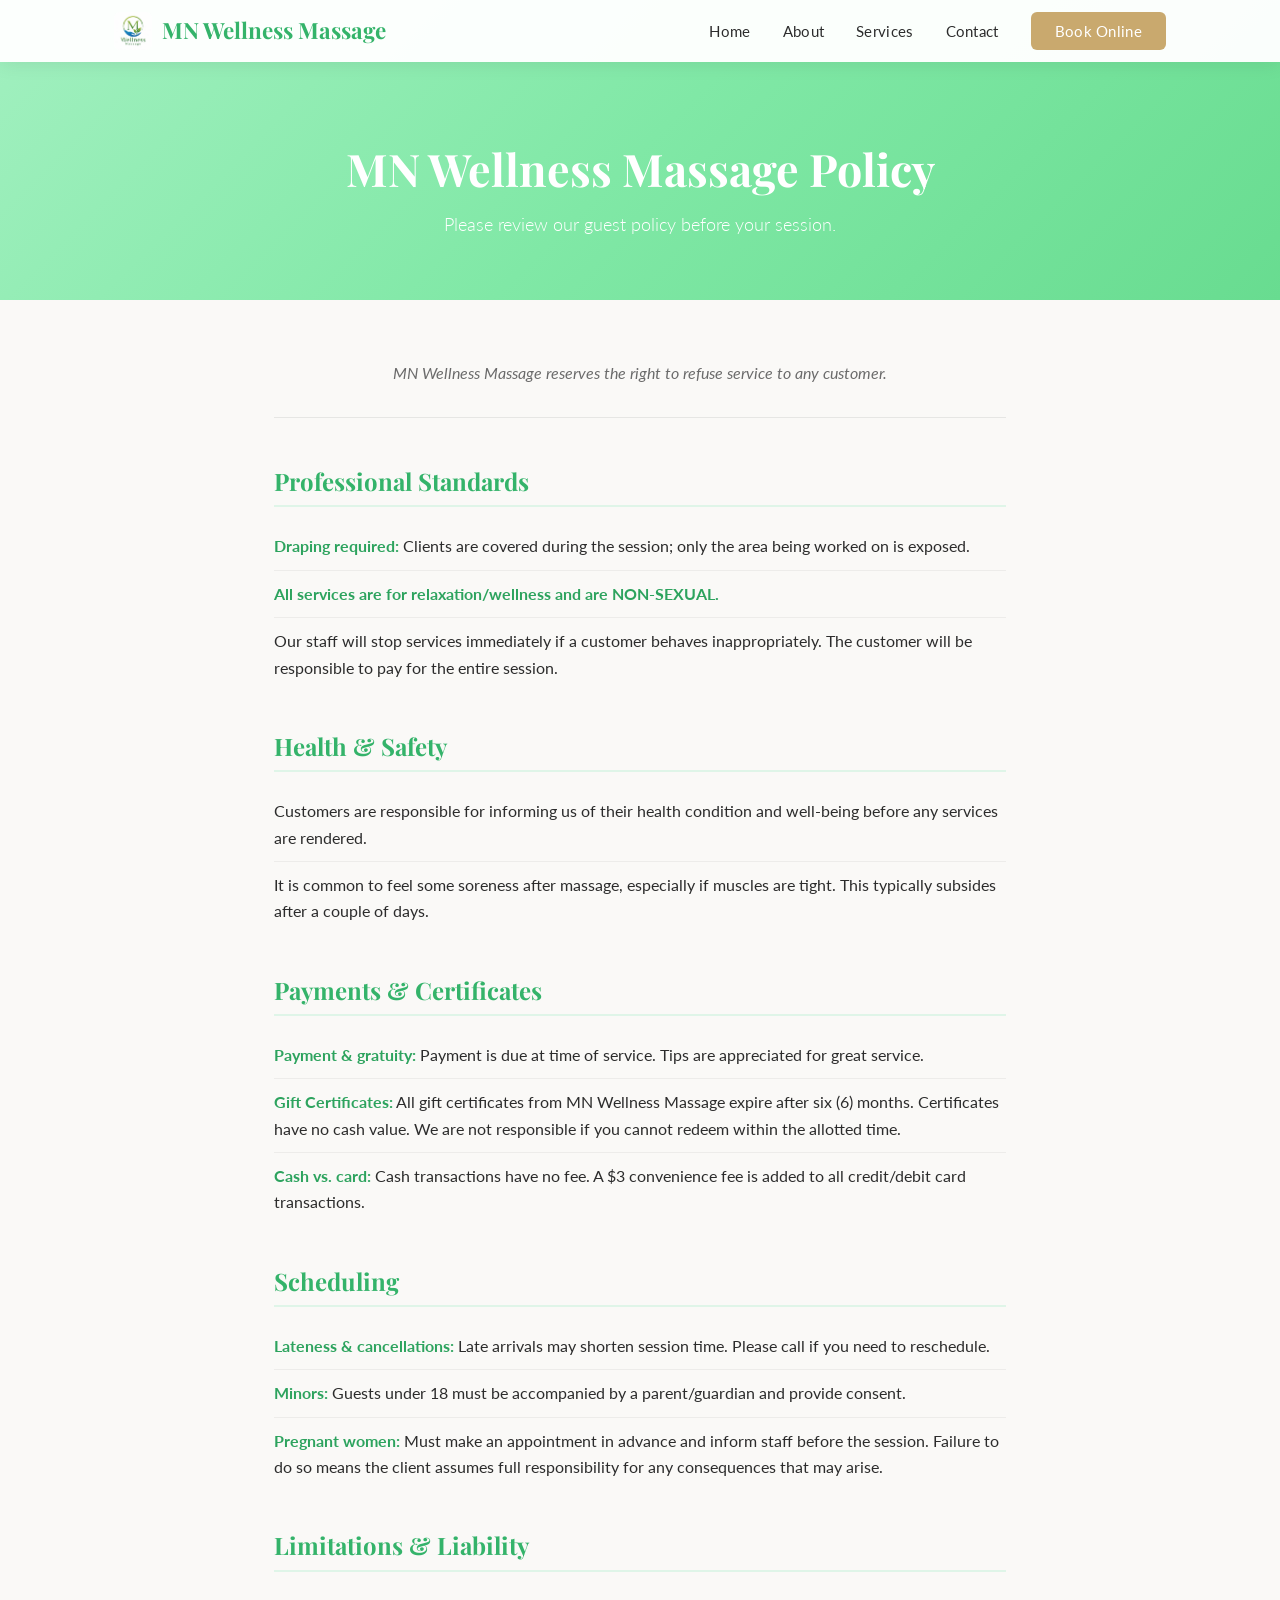
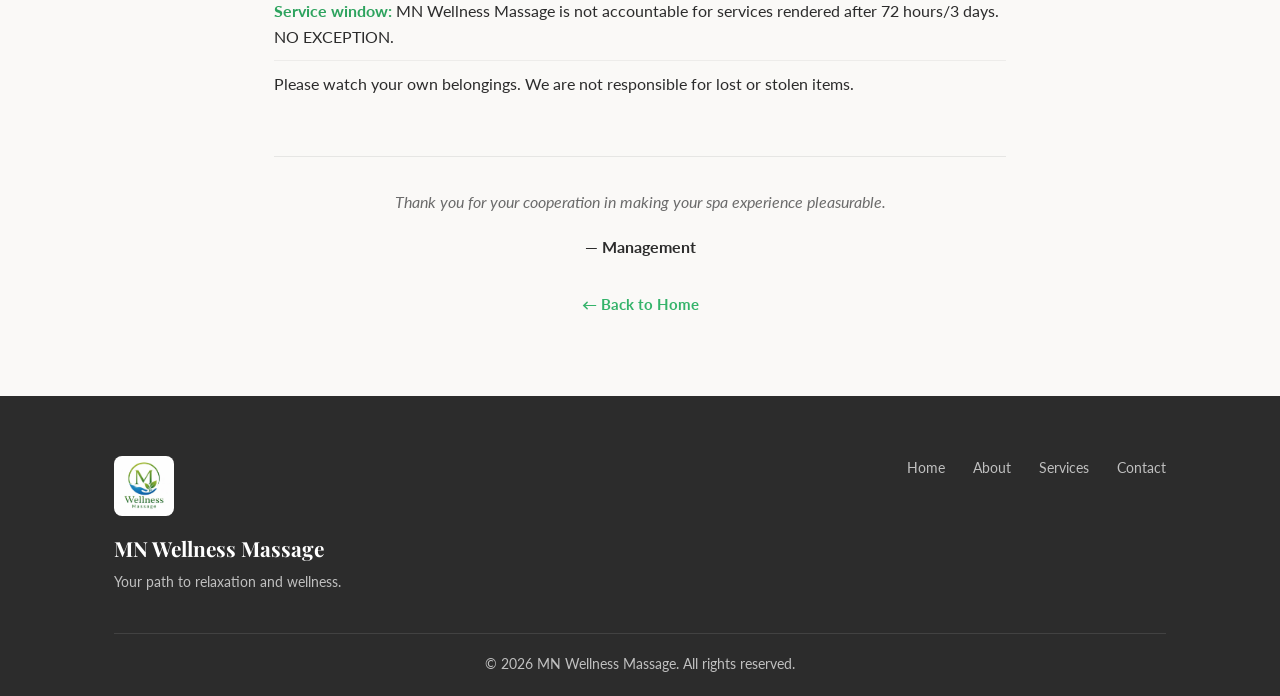
==== policy.html @ 1de26d34 "Add guest policy page and link it from nav and footer Policy covers professional standards, health &" ====
<!DOCTYPE html>
<html lang="en">
<head>
  <meta charset="UTF-8">
  <meta name="viewport" content="width=device-width, initial-scale=1.0">
  <title>Guest Policy | MN Wellness Massage</title>
  <meta name="description" content="Guest policy for MN Wellness Massage in Eagan, MN. Please review before your session.">
  <link rel="preconnect" href="https://fonts.googleapis.com">
  <link rel="preconnect" href="https://fonts.gstatic.com" crossorigin>
  <link href="https://fonts.googleapis.com/css2?family=Playfair+Display:wght@400;600;700&family=Lato:wght@300;400;700&display=swap" rel="stylesheet">
  <link rel="stylesheet" href="style.css">
  <style>
    .policy-hero {
      padding: 140px 0 60px;
      background: linear-gradient(135deg, #a2f0c0 0%, #80e8a6 50%, #68dc90 100%);
      text-align: center;
    }

    .policy-hero h1 {
      font-family: var(--font-heading);
      font-size: 2.8rem;
      color: var(--color-white);
      margin-bottom: 12px;
    }

    .policy-hero p {
      font-size: 1.15rem;
      color: var(--color-white);
      font-weight: 300;
    }

    .policy-content {
      max-width: 780px;
      margin: 0 auto;
      padding: 60px 24px 80px;
    }

    .policy-notice {
      text-align: center;
      font-size: 1rem;
      color: var(--color-text-light);
      font-style: italic;
      margin-bottom: 48px;
      padding-bottom: 32px;
      border-bottom: 1px solid rgba(0, 0, 0, 0.08);
    }

    .policy-section {
      margin-bottom: 40px;
    }

    .policy-section h2 {
      font-family: var(--font-heading);
      font-size: 1.5rem;
      color: var(--color-primary);
      margin-bottom: 16px;
      padding-bottom: 8px;
      border-bottom: 2px solid var(--color-primary-light);
    }

    .policy-section ul {
      list-style: none;
      padding: 0;
    }

    .policy-section ul li {
      padding: 10px 0;
      font-size: 0.97rem;
      color: var(--color-text);
      line-height: 1.7;
      border-bottom: 1px solid rgba(0, 0, 0, 0.05);
    }

    .policy-section ul li:last-child {
      border-bottom: none;
    }

    .policy-section ul li strong {
      color: var(--color-primary-dark);
    }

    .policy-sign-off {
      text-align: center;
      margin-top: 48px;
      padding-top: 32px;
      border-top: 1px solid rgba(0, 0, 0, 0.08);
      font-size: 1rem;
      color: var(--color-text-light);
    }

    .policy-sign-off p {
      margin-bottom: 8px;
    }

    .policy-sign-off .thanks {
      font-style: italic;
      margin-bottom: 20px;
    }

    .policy-sign-off .mgmt {
      font-weight: 700;
      color: var(--color-text);
    }

    .policy-back {
      display: inline-block;
      margin-top: 24px;
      color: var(--color-primary);
      text-decoration: none;
      font-weight: 700;
      font-size: 0.95rem;
      transition: color 0.3s;
    }

    .policy-back:hover {
      color: var(--color-accent);
      text-decoration: underline;
    }

    @media (max-width: 768px) {
      .policy-hero {
        padding: 120px 0 40px;
      }

      .policy-hero h1 {
        font-size: 2rem;
      }

      .policy-content {
        padding: 40px 20px 60px;
      }
    }
  </style>
</head>
<body>

  <nav class="navbar scrolled" id="navbar">
    <div class="nav-container">
      <a href="index.html" class="nav-logo" style="color: var(--color-primary);">
        <img src="images/logo.jpg" alt="Wellness Massage logo" class="nav-logo-img">
        MN Wellness Massage
      </a>
      <button class="nav-toggle" aria-label="Toggle navigation">
        <span></span>
        <span></span>
        <span></span>
      </button>
      <ul class="nav-links">
        <li><a href="index.html">Home</a></li>
        <li><a href="index.html#about">About</a></li>
        <li><a href="index.html#services">Services</a></li>
        <li><a href="index.html#contact">Contact</a></li>
        <li><a href="index.html#book" class="nav-cta">Book Online</a></li>
      </ul>
    </div>
  </nav>

  <section class="policy-hero">
    <div class="container">
      <h1>MN Wellness Massage Policy</h1>
      <p>Please review our guest policy before your session.</p>
    </div>
  </section>

  <div class="policy-content">
    <p class="policy-notice">MN Wellness Massage reserves the right to refuse service to any customer.</p>

    <div class="policy-section">
      <h2>Professional Standards</h2>
      <ul>
        <li><strong>Draping required:</strong> Clients are covered during the session; only the area being worked on is exposed.</li>
        <li><strong>All services are for relaxation/wellness and are NON-SEXUAL.</strong></li>
        <li>Our staff will stop services immediately if a customer behaves inappropriately. The customer will be responsible to pay for the entire session.</li>
      </ul>
    </div>

    <div class="policy-section">
      <h2>Health &amp; Safety</h2>
      <ul>
        <li>Customers are responsible for informing us of their health condition and well-being before any services are rendered.</li>
        <li>It is common to feel some soreness after massage, especially if muscles are tight. This typically subsides after a couple of days.</li>
      </ul>
    </div>

    <div class="policy-section">
      <h2>Payments &amp; Certificates</h2>
      <ul>
        <li><strong>Payment &amp; gratuity:</strong> Payment is due at time of service. Tips are appreciated for great service.</li>
        <li><strong>Gift Certificates:</strong> All gift certificates from MN Wellness Massage expire after six (6) months. Certificates have no cash value. We are not responsible if you cannot redeem within the allotted time.</li>
        <li><strong>Cash vs. card:</strong> Cash transactions have no fee. A $3 convenience fee is added to all credit/debit card transactions.</li>
      </ul>
    </div>

    <div class="policy-section">
      <h2>Scheduling</h2>
      <ul>
        <li><strong>Lateness &amp; cancellations:</strong> Late arrivals may shorten session time. Please call if you need to reschedule.</li>
        <li><strong>Minors:</strong> Guests under 18 must be accompanied by a parent/guardian and provide consent.</li>
        <li><strong>Pregnant women:</strong> Must make an appointment in advance and inform staff before the session. Failure to do so means the client assumes full responsibility for any consequences that may arise.</li>
      </ul>
    </div>

    <div class="policy-section">
      <h2>Limitations &amp; Liability</h2>
      <ul>
        <li><strong>Service window:</strong> MN Wellness Massage is not accountable for services rendered after 72 hours/3 days. NO EXCEPTION.</li>
        <li>Please watch your own belongings. We are not responsible for lost or stolen items.</li>
      </ul>
    </div>

    <div class="policy-sign-off">
      <p class="thanks">Thank you for your cooperation in making your spa experience pleasurable.</p>
      <p class="mgmt">&mdash; Management</p>
      <a href="index.html" class="policy-back">&larr; Back to Home</a>
    </div>
  </div>

  <footer class="footer">
    <div class="container">
      <div class="footer-content">
        <div class="footer-brand">
          <img src="images/logo.jpg" alt="Wellness Massage logo" class="footer-logo">
          <h3>MN Wellness Massage</h3>
          <p>Your path to relaxation and wellness.</p>
        </div>
        <div class="footer-links">
          <a href="index.html">Home</a>
          <a href="index.html#about">About</a>
          <a href="index.html#services">Services</a>
          <a href="index.html#contact">Contact</a>
        </div>
      </div>
      <div class="footer-bottom">
        <p>&copy; 2026 MN Wellness Massage. All rights reserved.</p>
      </div>
    </div>
  </footer>

  <script>
    const toggle = document.querySelector('.nav-toggle');
    const links = document.querySelector('.nav-links');
    toggle.addEventListener('click', () => {
      links.classList.toggle('active');
      toggle.classList.toggle('active');
    });

    document.querySelectorAll('.nav-links a').forEach(link => {
      link.addEventListener('click', () => {
        links.classList.remove('active');
        toggle.classList.remove('active');
      });
    });
  </script>

</body>
</html>
---- style.css ----
*,
*::before,
*::after {
  margin: 0;
  padding: 0;
  box-sizing: border-box;
}

:root {
  --color-primary: #34b36a;
  --color-primary-dark: #2da35e;
  --color-primary-light: #dff5e8;
  --color-accent: #c9a96e;
  --color-accent-dark: #b8944f;
  --color-text: #2c2c2c;
  --color-text-light: #6b6b6b;
  --color-bg: #faf9f7;
  --color-white: #ffffff;
  --color-cream: #f5f1eb;
  --font-heading: 'Playfair Display', Georgia, serif;
  --font-body: 'Lato', 'Segoe UI', sans-serif;
}

html {
  scroll-behavior: smooth;
}

body {
  font-family: var(--font-body);
  color: var(--color-text);
  background-color: var(--color-bg);
  line-height: 1.6;
}

.container {
  max-width: 1100px;
  margin: 0 auto;
  padding: 0 24px;
}

h1, h2, h3, h4 {
  font-family: var(--font-heading);
  line-height: 1.3;
}

/* Navbar */
.navbar {
  position: fixed;
  top: 0;
  left: 0;
  right: 0;
  z-index: 1000;
  padding: 20px 0;
  transition: all 0.3s ease;
  background: transparent;
}

.navbar.scrolled {
  background: rgba(255, 255, 255, 0.97);
  box-shadow: 0 2px 20px rgba(0, 0, 0, 0.08);
  padding: 12px 0;
}

.nav-container {
  max-width: 1100px;
  margin: 0 auto;
  padding: 0 24px;
  display: flex;
  justify-content: space-between;
  align-items: center;
}

.nav-logo {
  font-family: var(--font-heading);
  font-size: 1.4rem;
  font-weight: 700;
  color: var(--color-white);
  text-decoration: none;
  transition: color 0.3s;
  display: flex;
  align-items: center;
  gap: 10px;
}

.nav-logo-img {
  height: 38px;
  width: auto;
  border-radius: 6px;
}

.navbar.scrolled .nav-logo {
  color: var(--color-primary);
}

.nav-links {
  display: flex;
  list-style: none;
  gap: 32px;
  align-items: center;
}

.nav-links a {
  text-decoration: none;
  color: rgba(255, 255, 255, 0.9);
  font-weight: 400;
  font-size: 0.95rem;
  transition: color 0.3s;
  letter-spacing: 0.3px;
}

.navbar.scrolled .nav-links a {
  color: var(--color-text);
}

.nav-links a:hover {
  color: var(--color-accent);
}

.nav-cta {
  background: var(--color-accent);
  color: var(--color-white) !important;
  padding: 10px 24px;
  border-radius: 6px;
  transition: background 0.3s, transform 0.2s;
}

.nav-cta:hover {
  background: var(--color-accent-dark) !important;
  color: var(--color-white) !important;
  transform: translateY(-1px);
}

.nav-toggle {
  display: none;
  flex-direction: column;
  gap: 5px;
  background: none;
  border: none;
  cursor: pointer;
  padding: 4px;
}

.nav-toggle span {
  width: 24px;
  height: 2px;
  background: var(--color-white);
  transition: all 0.3s;
}

.navbar.scrolled .nav-toggle span {
  background: var(--color-text);
}

/* Hero */
.hero {
  position: relative;
  min-height: 100vh;
  display: flex;
  align-items: center;
  justify-content: center;
  text-align: center;
  background: linear-gradient(135deg, #a2f0c0 0%, #80e8a6 50%, #68dc90 100%);
  overflow: hidden;
}

.hero::before {
  content: '';
  position: absolute;
  top: 0;
  left: 0;
  right: 0;
  bottom: 0;
  background:
    radial-gradient(ellipse at 20% 50%, rgba(255, 255, 255, 0.15) 0%, transparent 50%),
    radial-gradient(ellipse at 80% 20%, rgba(255, 255, 255, 0.12) 0%, transparent 40%);
}

.hero-overlay {
  position: absolute;
  top: 0;
  left: 0;
  right: 0;
  bottom: 0;
  background: rgba(0, 0, 0, 0.15);
}

.hero-content {
  position: relative;
  z-index: 1;
  padding: 0 24px;
  max-width: 700px;
}

.hero-logo {
  width: clamp(180px, 28vw, 280px);
  height: auto;
  border-radius: 16px;
  margin-bottom: 24px;
  box-shadow: 0 8px 30px rgba(0, 0, 0, 0.2);
}

.hero-content h1 {
  font-size: 3.5rem;
  color: var(--color-white);
  margin-bottom: 20px;
  font-weight: 700;
  letter-spacing: -0.5px;
}

.hero-content p {
  font-size: 1.45rem;
  color: var(--color-white);
  margin-bottom: 36px;
  font-weight: 400;
  line-height: 1.7;
  letter-spacing: 0.3px;
}

.hero-buttons {
  display: flex;
  gap: 16px;
  justify-content: center;
  flex-wrap: wrap;
}

/* Buttons */
.btn {
  display: inline-block;
  padding: 14px 32px;
  border-radius: 6px;
  text-decoration: none;
  font-family: var(--font-body);
  font-size: 1rem;
  font-weight: 700;
  letter-spacing: 0.5px;
  transition: all 0.3s ease;
  cursor: pointer;
  border: none;
}

.btn-primary {
  background: var(--color-accent);
  color: var(--color-white);
}

.btn-primary:hover {
  background: var(--color-accent-dark);
  transform: translateY(-2px);
  box-shadow: 0 4px 15px rgba(201, 169, 110, 0.4);
}

.btn-outline {
  background: transparent;
  color: var(--color-white);
  border: 2px solid rgba(255, 255, 255, 0.6);
}

.btn-outline:hover {
  background: rgba(255, 255, 255, 0.1);
  border-color: var(--color-white);
  transform: translateY(-2px);
}

/* About */
.about {
  padding: 100px 0;
  background: var(--color-white);
}

.about-content {
  display: grid;
  grid-template-columns: 1fr 1fr;
  gap: 60px;
  align-items: center;
}

.about-text h2 {
  font-size: 2.2rem;
  color: var(--color-primary);
  margin-bottom: 24px;
}

.about-text p {
  font-size: 1.05rem;
  color: var(--color-text-light);
  margin-bottom: 16px;
  line-height: 1.8;
}

.about-image img {
  width: 100%;
  height: 350px;
  object-fit: cover;
  border-radius: 12px;
}

/* Features */
.features {
  padding: 80px 0;
  background: var(--color-cream);
}

.features-grid {
  display: grid;
  grid-template-columns: repeat(3, 1fr);
  gap: 36px;
}

.feature-card {
  text-align: center;
  padding: 40px 28px;
  background: var(--color-white);
  border-radius: 12px;
  transition: transform 0.3s, box-shadow 0.3s;
}

.feature-card:hover {
  transform: translateY(-4px);
  box-shadow: 0 12px 30px rgba(0, 0, 0, 0.08);
}

.feature-icon {
  color: var(--color-primary);
  margin-bottom: 20px;
}

.feature-card h3 {
  font-size: 1.3rem;
  margin-bottom: 12px;
  color: var(--color-text);
}

.feature-card p {
  font-size: 0.95rem;
  color: var(--color-text-light);
  line-height: 1.7;
}

/* Services */
.services {
  padding: 100px 0;
  background: var(--color-white);
}

.services h2 {
  text-align: center;
  font-size: 2.2rem;
  color: var(--color-primary);
  margin-bottom: 8px;
}

.section-subtitle {
  text-align: center;
  color: var(--color-text-light);
  font-size: 1rem;
  margin-bottom: 48px;
  font-style: italic;
}

.services-grid {
  display: grid;
  grid-template-columns: repeat(3, 1fr);
  gap: 24px;
}

.service-card {
  padding: 36px 28px;
  background: var(--color-bg);
  border-radius: 12px;
  border: 1px solid rgba(91, 126, 107, 0.1);
  transition: transform 0.3s, box-shadow 0.3s;
}

.service-card:hover {
  transform: translateY(-3px);
  box-shadow: 0 8px 25px rgba(0, 0, 0, 0.06);
  border-color: var(--color-primary-light);
}

.service-card h3 {
  font-size: 1.25rem;
  color: var(--color-primary-dark);
  margin-bottom: 12px;
}

.service-card p {
  font-size: 0.93rem;
  color: var(--color-text-light);
  line-height: 1.7;
  margin-bottom: 16px;
}

.service-price {
  font-size: 0.85rem;
  font-weight: 700;
  color: var(--color-accent);
  text-transform: uppercase;
  letter-spacing: 1px;
}

/* Price list inside service cards */
.price-list {
  margin-top: 16px;
  border-top: 1px solid rgba(91, 126, 107, 0.15);
  padding-top: 12px;
}

.price-line {
  display: flex;
  justify-content: space-between;
  padding: 8px 0;
  border-bottom: 1px dashed rgba(91, 126, 107, 0.15);
  font-size: 0.95rem;
  color: var(--color-text);
}

.price-line:last-child {
  border-bottom: none;
}

.price {
  font-weight: 700;
  color: var(--color-primary-dark);
}

.addon-note {
  text-align: center;
  margin-top: 32px;
  padding: 16px 24px;
  background: var(--color-primary-light);
  border-radius: 10px;
  font-size: 1rem;
  color: var(--color-text);
}

/* Promo / Gift Certificates */
.promo {
  padding: 80px 0;
  background: var(--color-cream);
  text-align: center;
}

.promo-content h2 {
  font-size: 2.2rem;
  color: var(--color-primary);
  margin-bottom: 16px;
}

.promo-content p {
  font-size: 1.05rem;
  color: var(--color-text-light);
  margin-bottom: 16px;
  max-width: 550px;
  margin-left: auto;
  margin-right: auto;
  line-height: 1.7;
}

.promo .btn-primary {
  margin-top: 12px;
}

/* Booking */
.booking {
  padding: 80px 0;
  background: linear-gradient(rgba(104, 220, 144, 0.85), rgba(128, 232, 166, 0.85)), url('images/lighttowel.png') center center / cover no-repeat;
  text-align: center;
}

.booking-content h2 {
  font-size: 2.2rem;
  color: var(--color-white);
  margin-bottom: 16px;
}

.booking-content p {
  font-size: 1.1rem;
  color: rgba(255, 255, 255, 0.85);
  margin-bottom: 32px;
  max-width: 500px;
  margin-left: auto;
  margin-right: auto;
  font-weight: 300;
}

.booking .btn-primary {
  padding: 16px 40px;
  font-size: 1.05rem;
}

/* Contact */
.contact {
  padding: 100px 0;
  background: var(--color-bg);
}

.contact h2 {
  text-align: center;
  font-size: 2.2rem;
  color: var(--color-primary);
  margin-bottom: 48px;
}

.contact-grid {
  display: flex;
  justify-content: center;
}

.contact-info {
  display: flex;
  flex-direction: column;
  gap: 32px;
  max-width: 500px;
  width: 100%;
}

.contact-item {
  display: flex;
  gap: 20px;
  align-items: flex-start;
  padding: 24px;
  background: var(--color-white);
  border-radius: 10px;
}

.contact-item svg {
  color: var(--color-primary);
  flex-shrink: 0;
  margin-top: 2px;
}

.contact-item h4 {
  font-size: 1rem;
  margin-bottom: 4px;
  color: var(--color-text);
}

.contact-item p {
  font-size: 0.95rem;
  color: var(--color-text-light);
  line-height: 1.6;
}

.contact-item em {
  color: var(--color-accent);
  font-style: italic;
}

.contact-item a {
  color: var(--color-primary);
  text-decoration: none;
  font-weight: 700;
}

.contact-item a:hover {
  text-decoration: underline;
}

/* Nature Banner */
.nature-banner {
  width: 100%;
  overflow: hidden;
  background: var(--color-primary-light);
}

.nature-banner img {
  width: 100%;
  height: auto;
  display: block;
  object-fit: contain;
  max-height: 450px;
}

@media (min-width: 769px) {
  .nature-banner img {
    height: 400px;
    object-fit: cover;
    object-position: center 60%;
  }
}

/* Footer */
.footer {
  background: #2c2c2c;
  color: rgba(255, 255, 255, 0.7);
  padding: 60px 0 0;
}

.footer-content {
  display: flex;
  justify-content: space-between;
  align-items: flex-start;
  padding-bottom: 40px;
  border-bottom: 1px solid rgba(255, 255, 255, 0.1);
}

.footer-logo {
  height: 60px;
  width: auto;
  border-radius: 8px;
  margin-bottom: 12px;
}

.footer-brand h3 {
  font-size: 1.3rem;
  color: var(--color-white);
  margin-bottom: 8px;
}

.footer-brand p {
  font-size: 0.9rem;
}

.footer-links {
  display: flex;
  gap: 28px;
}

.footer-links a {
  color: rgba(255, 255, 255, 0.7);
  text-decoration: none;
  font-size: 0.9rem;
  transition: color 0.3s;
}

.footer-links a:hover {
  color: var(--color-accent);
}

.footer-bottom {
  padding: 20px 0;
  text-align: center;
  font-size: 0.85rem;
}

/* Mobile */
@media (max-width: 768px) {
  .nav-toggle {
    display: flex;
  }

  .nav-links {
    position: fixed;
    top: 0;
    right: -100%;
    height: 100vh;
    width: 280px;
    flex-direction: column;
    background: var(--color-white);
    padding: 80px 40px 40px;
    gap: 24px;
    transition: right 0.3s ease;
    box-shadow: -5px 0 30px rgba(0, 0, 0, 0.1);
  }

  .nav-links.active {
    right: 0;
  }

  .nav-links a {
    color: var(--color-text) !important;
    font-size: 1.1rem;
  }

  .nav-toggle.active span:nth-child(1) {
    transform: rotate(45deg) translate(5px, 5px);
  }

  .nav-toggle.active span:nth-child(2) {
    opacity: 0;
  }

  .nav-toggle.active span:nth-child(3) {
    transform: rotate(-45deg) translate(5px, -5px);
  }

  .hero-content h1 {
    font-size: 2.4rem;
  }

  .hero-content p {
    font-size: 1.05rem;
  }

  .about-content {
    grid-template-columns: 1fr;
    gap: 40px;
  }

  .about-text {
    text-align: center;
  }

  .features-grid {
    grid-template-columns: 1fr;
    gap: 20px;
  }

  .services-grid {
    grid-template-columns: 1fr;
  }

  .footer-content {
    flex-direction: column;
    gap: 24px;
    text-align: center;
  }

  .footer-links {
    justify-content: center;
  }
}

@media (max-width: 480px) {
  .hero-content h1 {
    font-size: 2rem;
  }

  .hero-buttons {
    flex-direction: column;
    align-items: center;
  }
}
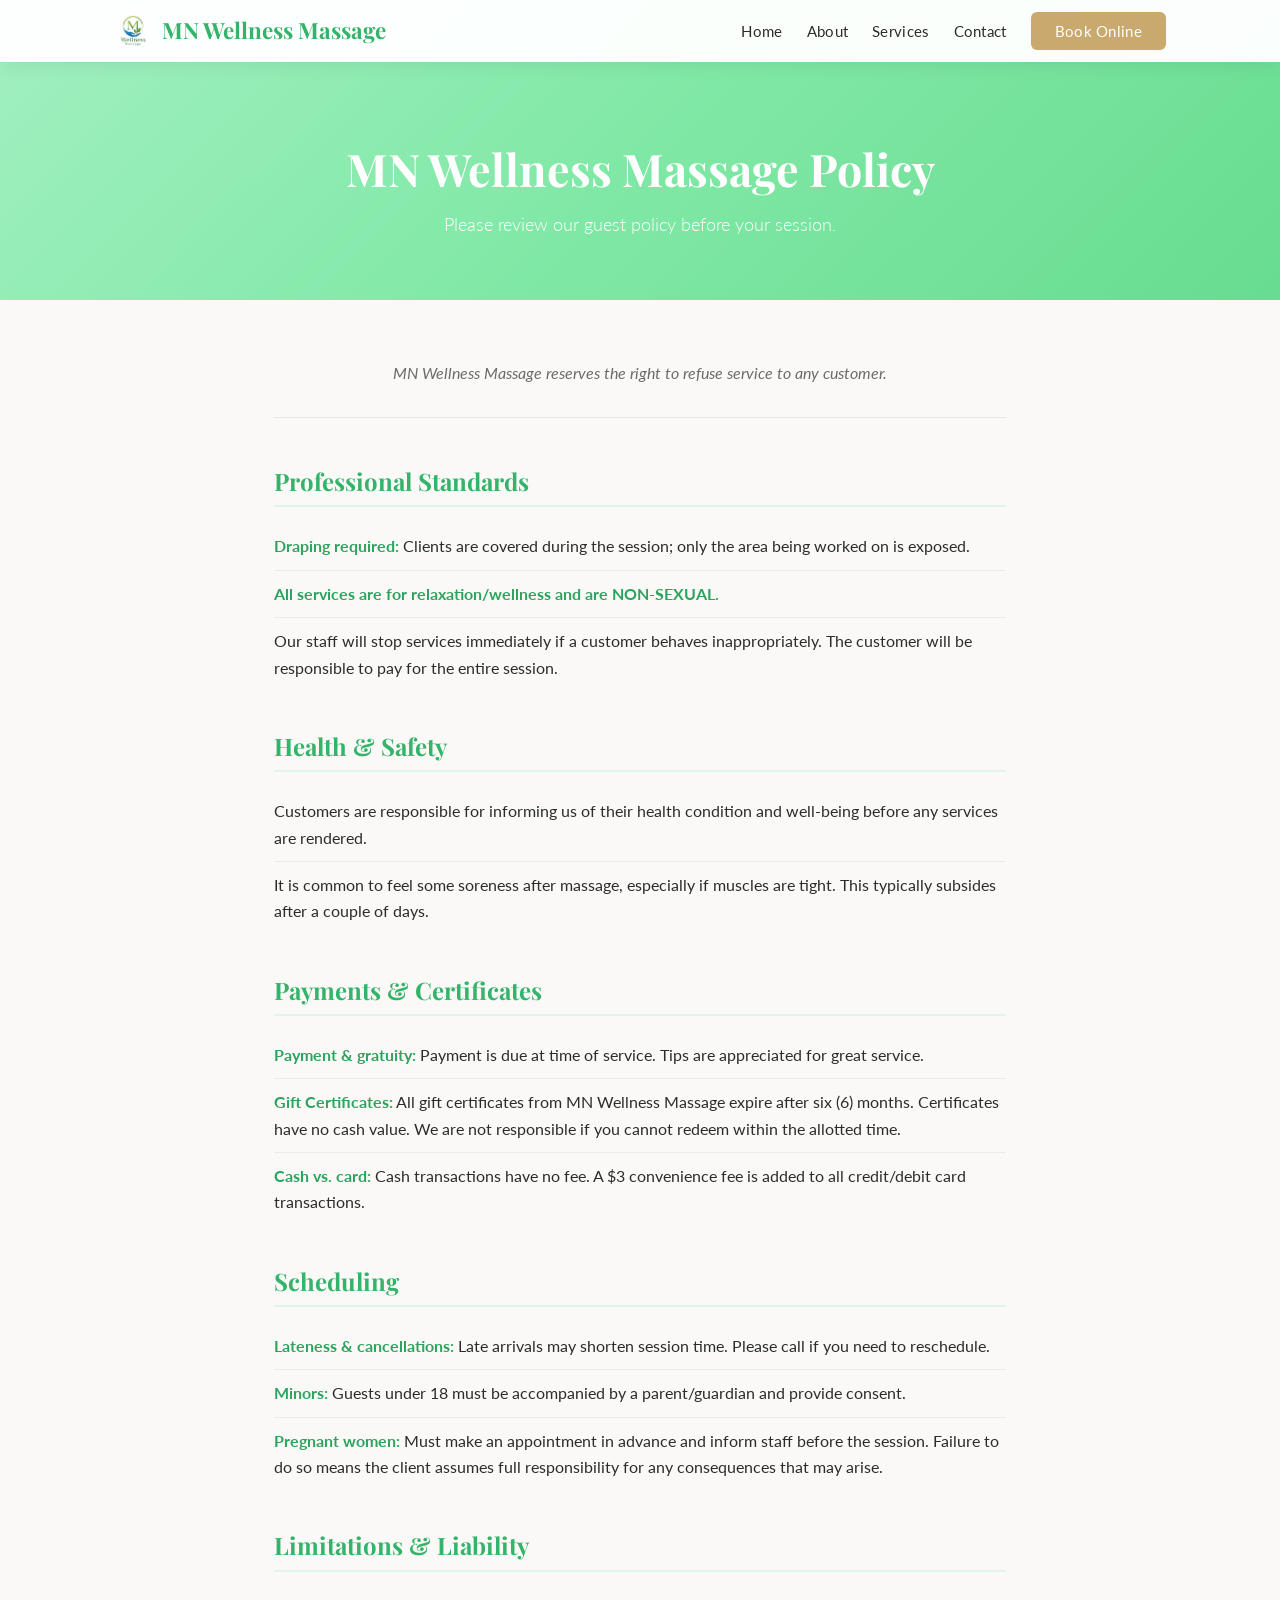
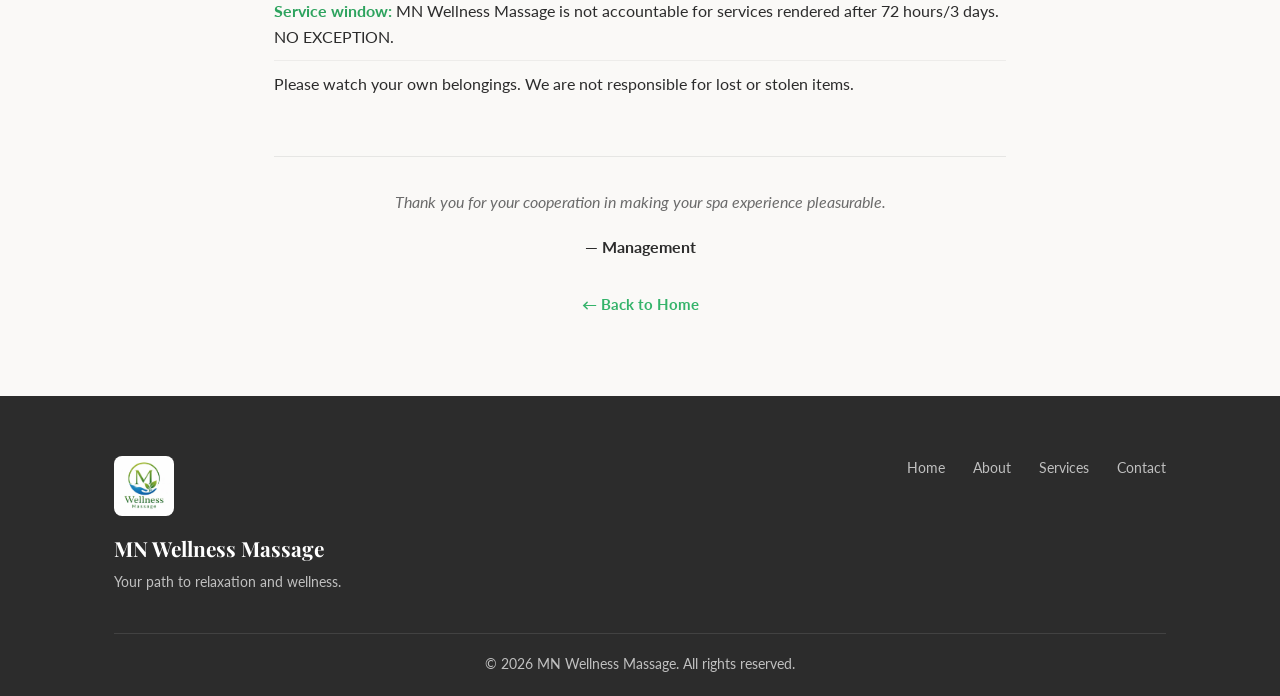
==== commit 82d5c3e9: "Fix nav menu overlap — bump mobile breakpoint to 960px With 6 nav items the links were crowding the " ====
--- a/policy.html
+++ b/policy.html
@@ -117,7 +117,7 @@
       text-decoration: underline;
     }
 
-    @media (max-width: 768px) {
+    @media (max-width: 960px) {
       .policy-hero {
         padding: 120px 0 40px;
       }
--- a/style.css
+++ b/style.css
@@ -95,7 +95,7 @@
 .nav-links {
   display: flex;
   list-style: none;
-  gap: 32px;
+  gap: 24px;
   align-items: center;
 }
 
@@ -571,7 +571,7 @@
   max-height: 450px;
 }
 
-@media (min-width: 769px) {
+@media (min-width: 961px) {
   .nature-banner img {
     height: 400px;
     object-fit: cover;
@@ -634,7 +634,7 @@
 }
 
 /* Mobile */
-@media (max-width: 768px) {
+@media (max-width: 960px) {
   .nav-toggle {
     display: flex;
   }
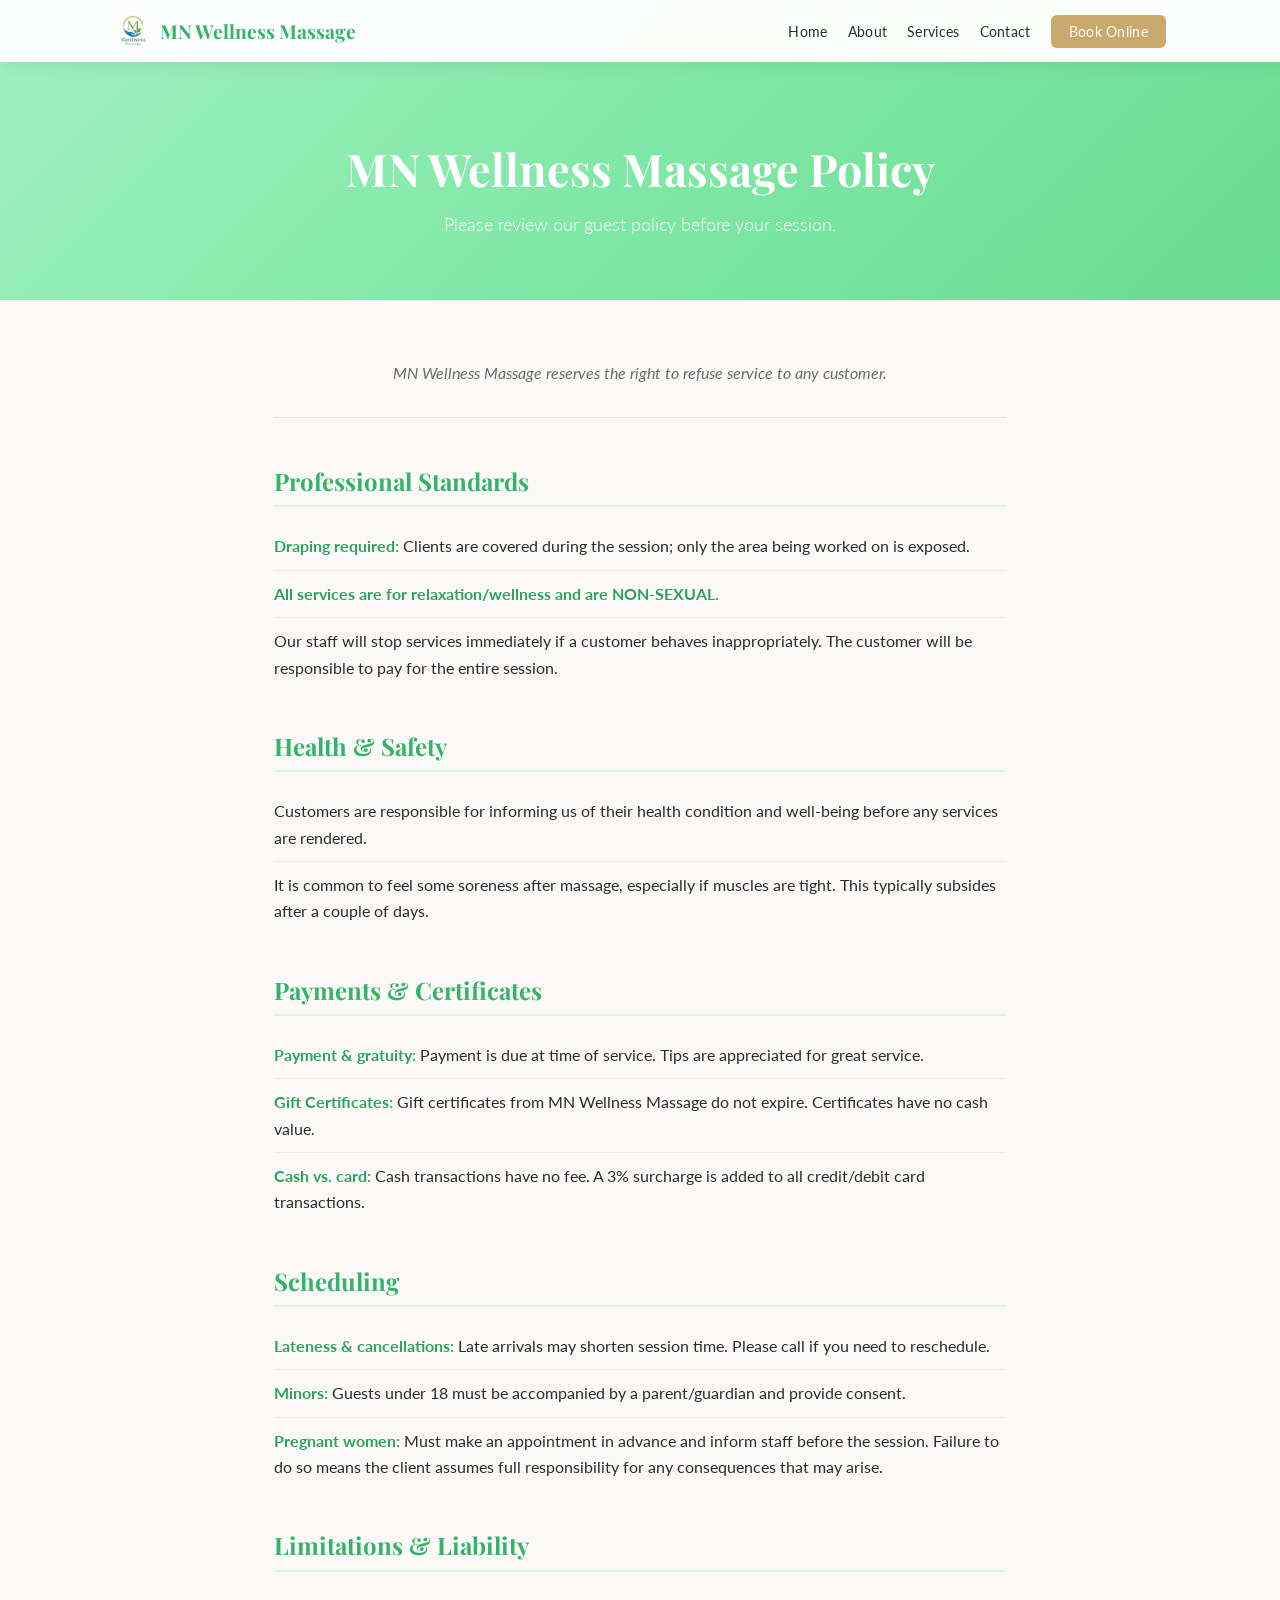
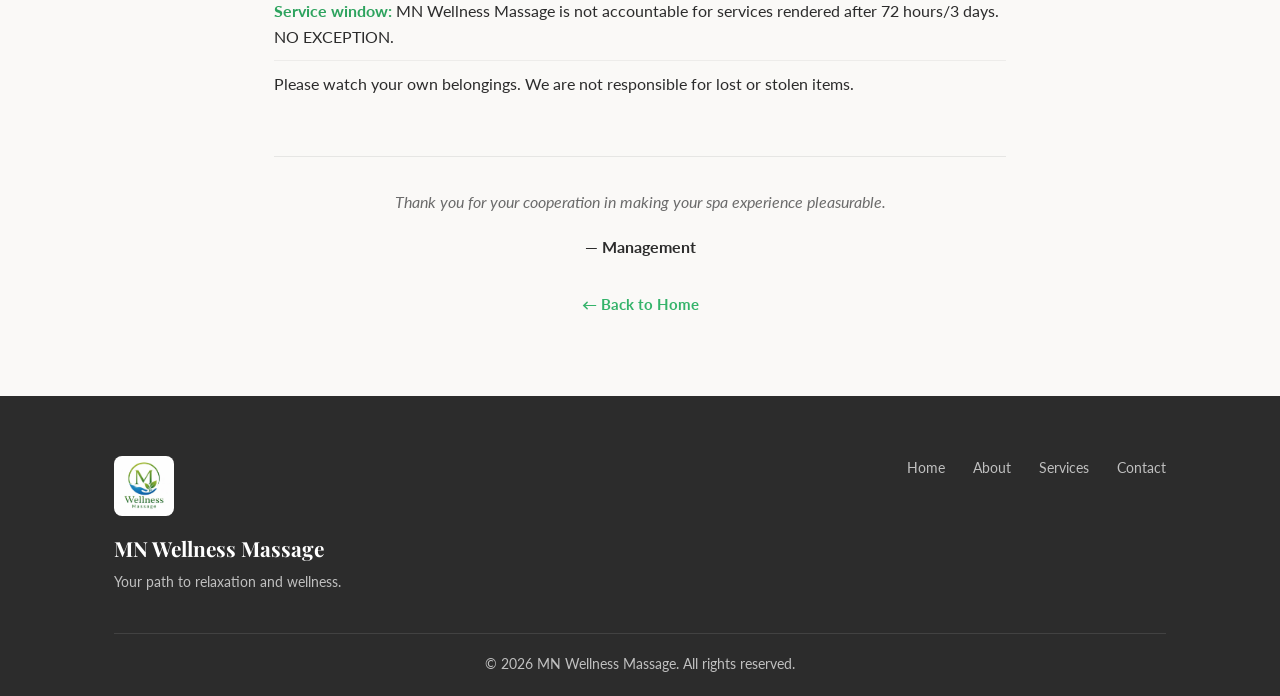
==== commit 79b38a0b: "Fix policy: gift cards don't expire, card surcharge is 3% not $3 Co-Authored-By: Claude Opus 4.6 <no" ====
--- a/policy.html
+++ b/policy.html
@@ -186,8 +186,8 @@
       <h2>Payments &amp; Certificates</h2>
       <ul>
         <li><strong>Payment &amp; gratuity:</strong> Payment is due at time of service. Tips are appreciated for great service.</li>
-        <li><strong>Gift Certificates:</strong> All gift certificates from MN Wellness Massage expire after six (6) months. Certificates have no cash value. We are not responsible if you cannot redeem within the allotted time.</li>
-        <li><strong>Cash vs. card:</strong> Cash transactions have no fee. A $3 convenience fee is added to all credit/debit card transactions.</li>
+        <li><strong>Gift Certificates:</strong> Gift certificates from MN Wellness Massage do not expire. Certificates have no cash value.</li>
+        <li><strong>Cash vs. card:</strong> Cash transactions have no fee. A 3% surcharge is added to all credit/debit card transactions.</li>
       </ul>
     </div>
 
--- a/style.css
+++ b/style.css
@@ -72,14 +72,15 @@
 
 .nav-logo {
   font-family: var(--font-heading);
-  font-size: 1.4rem;
+  font-size: 1.2rem;
   font-weight: 700;
   color: var(--color-white);
   text-decoration: none;
   transition: color 0.3s;
   display: flex;
   align-items: center;
-  gap: 10px;
+  gap: 8px;
+  white-space: nowrap;
 }
 
 .nav-logo-img {
@@ -95,7 +96,7 @@
 .nav-links {
   display: flex;
   list-style: none;
-  gap: 24px;
+  gap: 20px;
   align-items: center;
 }
 
@@ -103,9 +104,10 @@
   text-decoration: none;
   color: rgba(255, 255, 255, 0.9);
   font-weight: 400;
-  font-size: 0.95rem;
+  font-size: 0.9rem;
   transition: color 0.3s;
   letter-spacing: 0.3px;
+  white-space: nowrap;
 }
 
 .navbar.scrolled .nav-links a {
@@ -119,8 +121,9 @@
 .nav-cta {
   background: var(--color-accent);
   color: var(--color-white) !important;
-  padding: 10px 24px;
+  padding: 8px 18px;
   border-radius: 6px;
+  font-size: 0.9rem;
   transition: background 0.3s, transform 0.2s;
 }
 
@@ -633,6 +636,30 @@
   font-size: 0.85rem;
 }
 
+/* Tablet / small desktop */
+@media (max-width: 1200px) and (min-width: 961px) {
+  .nav-logo {
+    font-size: 1.05rem;
+  }
+
+  .nav-logo-img {
+    height: 32px;
+  }
+
+  .nav-links {
+    gap: 14px;
+  }
+
+  .nav-links a {
+    font-size: 0.85rem;
+  }
+
+  .nav-cta {
+    padding: 7px 14px;
+    font-size: 0.85rem;
+  }
+}
+
 /* Mobile */
 @media (max-width: 960px) {
   .nav-toggle {
